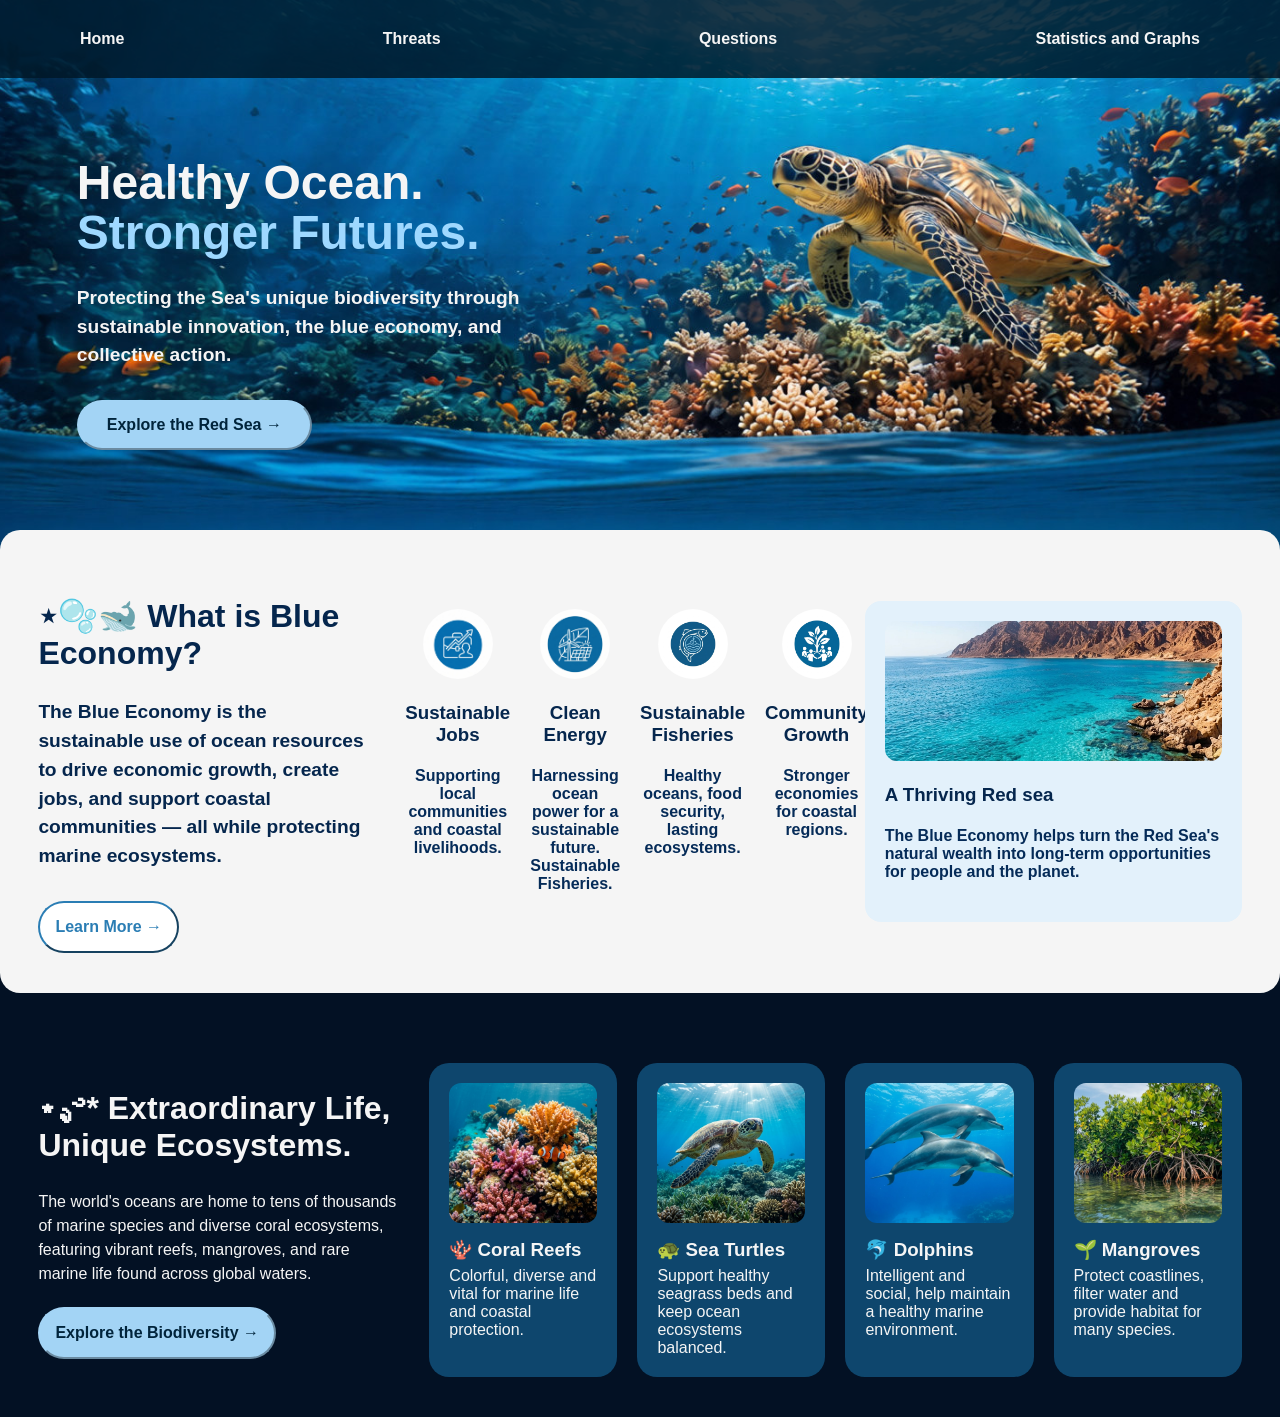
==== final.html @ 13f211d2 "Add Blue Economy Folder" ====
<!DOCTYPE html>
<html lang="en">
<head>
    <meta charset="UTF-8">
    <meta name="viewport" content="width=device-width, initial-scale=1.0">
    <link rel="stylesheet" href="final.css">
    <title>Blue Economy</title>
</head>
<body>
    
   <nav class="navbar">
    <ul class="navlinks">
       <li> <a href="final.html" >Home</a></li>
       <li><a href="" >Threats</a></li>
       <li><a href="index.html" >Questions</a></li>
       <li><a href= "">Statistics and Graphs</a></li>
    </ul>
   </nav>

   <section class="title">
    <h1>Healthy Ocean.</h1>
    <h1 id="blue-text">Stronger Futures.</h1>
    <p>Protecting the Sea's unique biodiversity through sustainable innovation, the blue economy, and collective action.</p>
    <button>Explore the Red Sea → </button>
   </section>

   <section class="middle-text">
    <article class="first-text">
       <h2>⋆🫧🐋 What is Blue Economy?</h2>
       <p id="middle">The Blue Economy is the sustainable use of ocean resources to drive economic growth, create jobs, and support coastal communities — 
        all while protecting marine ecosystems.</p>

        <button class="more">Learn More → </button>

    </article>

        <div class="grid">
            <article class="box">
                <img src="jobs.jpeg" alt="jobs" class="img">
                <h3>Sustainable Jobs</h3>
                <h4>Supporting local communities and coastal livelihoods.</h4>
            </article>

            <article class="box">
                <img src="energy.jpeg" alt="energy" class="img">
                <h3>Clean Energy</h3>
                <h4>Harnessing ocean power for a sustainable future.
                    Sustainable Fisheries.</h4>
            </article>


            <article class="box">
                <img src="fish.jpeg" alt="fish" class="img">
                <h3>Sustainable Fisheries</h3>
                <h4>Healthy oceans, food security, lasting ecosystems.</h4>
            </article>
            

            <article class="box">
                <img src="community.jpeg" alt="community" class="img">
                <h3>Community Growth</h3>
                <h4>Stronger economies for coastal regions.</h4>
            </article>
            
        </div>

        <div class="sea">
            <img src="sea.jpeg" alt="sea" >
            <h3>A Thriving Red sea</h3>
            <h4>The Blue Economy helps turn the Red Sea's natural wealth into long-term opportunities for people and the planet.</h4>
        </div>

   </section>

   <section class="biodiversity">

   <section class="bottom-text">
    <h2>⋆.ೃ࿔* Extraordinary Life, Unique Ecosystems.</h2>
    <h4>
        The world's oceans are home to tens of thousands of marine species and diverse coral ecosystems,
         featuring vibrant reefs, mangroves, and rare marine life found across global waters.</h4>
        <button class="arrow">Explore the Biodiversity → </button> 
   </section>

   <div class="row">
    <article class="card">
        <img src="coral.jpeg" alt="coral" class="img2">
        <h3> 🪸 Coral Reefs</h3>
        <h4>Colorful, diverse and vital for marine life and coastal protection.</h4>
    </article>

    <article class="card">
        <img src="turtle.jpeg" alt="turtle" class="img2">
        <h3>🐢 Sea Turtles</h3>
        <h4>Support healthy seagrass beds and keep ocean ecosystems balanced.</h4>
    </article>

    <article class="card">
        <img src="dolphin.jpeg" alt="dolphin" class="img2">
        <h3>🐬 Dolphins</h3>
        <h4>Intelligent and social, help maintain a healthy marine environment.</h4>
    </article>

    <article class="card">
        <img src="trees.jpeg" alt="trees" class="img2">
        <h3>🌱 Mangroves</h3>
        <h4>Protect coastlines, filter water and provide habitat for many species.</h4>
    </article>

   </div>

</section>

</body>
</html>
---- final.css ----
body {
    background-image: url(background.jpg);
    background-size: cover;
    background-position: center;
    background-repeat: no-repeat;
    background-attachment: fixed;
    background-color: #031124;
    font-family:'Segoe UI', Arial, sans-serif ;
    margin: 0;


}


h3{
    color: rgb(5, 38, 77);
}

h4{
    color: rgb(5, 43, 88);

}


.middle-text{
    background-color: whitesmoke;
    border-radius: 20px;
    padding: 40px 3%;
    display: flex;
    align-items: center;
    gap: 30px;
}

.biodiversity{
    border-radius: 20px;
    gap: 30px;
    padding: 40px 3%;
    display: flex;
    margin-top: 30px;

}

.card{
    flex: 1;
    background-color:rgb(14, 70, 109);
    padding: 20px;
    border-radius: 20px;
}


.bottom-text h2{
    color: whitesmoke;
    font-weight: bold;
}

.navbar{  
      background: rgba(1, 24, 41, 0.85);
}

.navlinks{
    display: flex;
    justify-content: space-between;
    align-items: center;
    padding: 30px 40px;
    margin: 0;
    list-style: none;

}

.navlinks a{
    color: whitesmoke;
    text-decoration: none;
    font-family:'Segoe UI', Arial, sans-serif ;
    font-size: 1rem;
    font-weight: bold;
    margin: 0px;
    gap: 40px;
    padding: 30px 40px;
}

.navbar a:hover{
    color: rgb(218, 215, 215);

}

h1{
    color: whitesmoke;
    font-size: 3rem;
    line-height: 1.05;
    margin: 0;
}


h2{
    font-size: 2rem;
    font-weight: bold;
    color: rgb(5, 38, 77);

}
    


#blue-text{
    color: rgb(158, 216, 255);
}

button{
    background-color: rgb(163, 212, 245);
    color: rgb(1, 36, 59);
    border-radius: 30px;
    padding: 14px 28px;
    font-size: 1rem;
    font-weight: bold;
    text-decoration: none;
    border-color: rgb(163, 212, 245);
}

button:hover{
    background-color: rgb(130, 183, 218);
    border-color: rgb(130, 183, 218);
    transform: translateY(-3px);

}

.more{
    background-color: rgb(255, 255, 255);
    color: rgb(42, 125, 180);
    border-radius: 30px;
    padding: 15px;
    font-size: 1rem;
    font-weight: bold;
    text-decoration: none;
    border-color: rgb(42, 125, 180);
}

.more:hover{
    background-color: rgb(238, 237, 237);
    transform: translateY(-3px);

}

.arrow{
    background-color: rgb(163, 212, 245);
    color: rgb(1, 36, 59);
    border-radius: 30px;
    padding: 15px;
    font-size: 1rem;
    font-weight: bold;
    text-decoration: none;
    border-color: rgb(163, 212, 245);
}

.arrow:hover{
    background-color: rgb(142, 195, 231);
    border-color: rgb(142, 195, 231);    flex: 0 0 30%;

    transform: translateY(-3px);

}

.title{
    padding: 80px 6%;
    max-width: 700px;
}

#middle{
    color: whitesmoke;
    font-weight: bold;
    font-size: 1.2rem;
    line-height: 1.5;
    max-width: 480px;
    margin: 25px 0 30px;
    color: rgb(5, 38, 77);

}



p{
    color: whitesmoke;
    font-weight: bold;
    font-size: 1.2rem;
    line-height: 1.5;
    max-width: 480px;
    margin: 25px 0 30px;
}

.first-text{
    flex: 0 0 28%;
}

.grid{
    flex: 1;
    gap: 20px;
    display: flex;
    justify-content: space-between;
    min-width: 0;        
}

.sea{
    flex:0 0 28%;
    background-color:rgb(227, 241, 251);
    padding: 20px;
    border-radius: 16px;
}

.sea img{ 
        width: 100%;
        height: 140px;
        object-fit: cover;
        border-radius: 12px;
}

.box{
    flex: 1;
    text-align: center;
}

.img{
    width: 70px;
    height: 70px;
    border-radius: 50%;
    object-fit: cover;
}

.img2{
    width: 100%;
    height: 140px;
    object-fit: cover;
    border-radius: 12px;
}

.bottom-text{
    flex: 0 0 30%;
}

.row{
    display: flex;
    gap: 20px;
    flex: 1;
    min-width: 0;
}

.card h3, .card h4{
    color: whitesmoke;
}

.card h3{
    margin: 12px 0 6px;
    font-weight: bold;
}

.card h4{
    font-weight: normal;
    margin: 0;
}

.bottom-text h4{
    color: whitesmoke;
    font-weight: normal;
    line-height: 1.5;
}
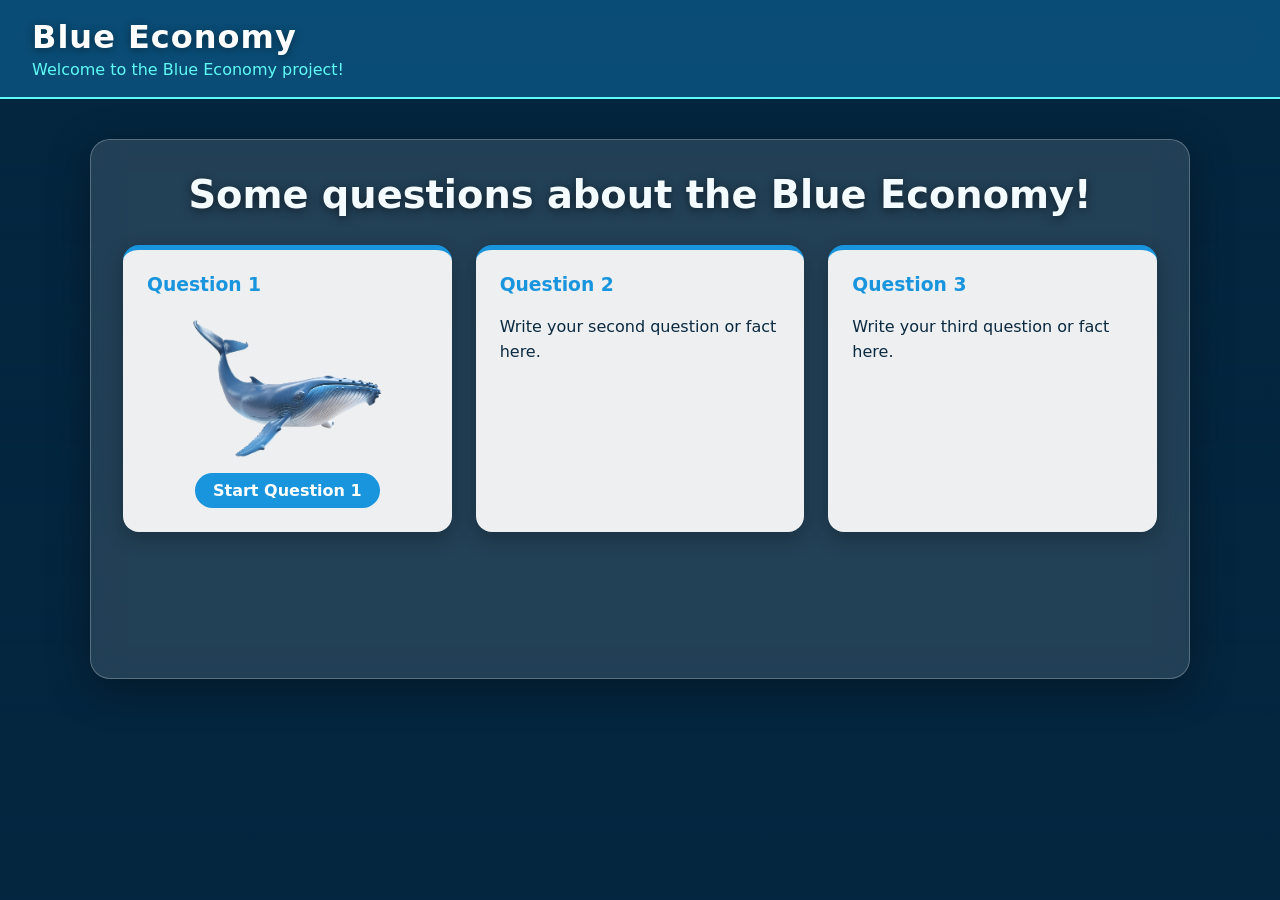
==== commit c5a2a61d: "make final.html the main page" ====
--- a/final.html
+++ b/final.html
@@ -1,115 +1,44 @@
-<!DOCTYPE html>
-<html lang="en">
-<head>
-    <meta charset="UTF-8">
-    <meta name="viewport" content="width=device-width, initial-scale=1.0">
-    <link rel="stylesheet" href="final.css">
-    <title>Blue Economy</title>
-</head>
-<body>
-    
-   <nav class="navbar">
-    <ul class="navlinks">
-       <li> <a href="final.html" >Home</a></li>
-       <li><a href="" >Threats</a></li>
-       <li><a href="index.html" >Questions</a></li>
-       <li><a href= "">Statistics and Graphs</a></li>
-    </ul>
-   </nav>
-
-   <section class="title">
-    <h1>Healthy Ocean.</h1>
-    <h1 id="blue-text">Stronger Futures.</h1>
-    <p>Protecting the Sea's unique biodiversity through sustainable innovation, the blue economy, and collective action.</p>
-    <button>Explore the Red Sea → </button>
-   </section>
-
-   <section class="middle-text">
-    <article class="first-text">
-       <h2>⋆🫧🐋 What is Blue Economy?</h2>
-       <p id="middle">The Blue Economy is the sustainable use of ocean resources to drive economic growth, create jobs, and support coastal communities — 
-        all while protecting marine ecosystems.</p>
-
-        <button class="more">Learn More → </button>
-
-    </article>
-
-        <div class="grid">
-            <article class="box">
-                <img src="jobs.jpeg" alt="jobs" class="img">
-                <h3>Sustainable Jobs</h3>
-                <h4>Supporting local communities and coastal livelihoods.</h4>
-            </article>
-
-            <article class="box">
-                <img src="energy.jpeg" alt="energy" class="img">
-                <h3>Clean Energy</h3>
-                <h4>Harnessing ocean power for a sustainable future.
-                    Sustainable Fisheries.</h4>
-            </article>
-
-
-            <article class="box">
-                <img src="fish.jpeg" alt="fish" class="img">
-                <h3>Sustainable Fisheries</h3>
-                <h4>Healthy oceans, food security, lasting ecosystems.</h4>
-            </article>
-            
-
-            <article class="box">
-                <img src="community.jpeg" alt="community" class="img">
-                <h3>Community Growth</h3>
-                <h4>Stronger economies for coastal regions.</h4>
-            </article>
-            
-        </div>
-
-        <div class="sea">
-            <img src="sea.jpeg" alt="sea" >
-            <h3>A Thriving Red sea</h3>
-            <h4>The Blue Economy helps turn the Red Sea's natural wealth into long-term opportunities for people and the planet.</h4>
-        </div>
-
-   </section>
-
-   <section class="biodiversity">
-
-   <section class="bottom-text">
-    <h2>⋆.ೃ࿔* Extraordinary Life, Unique Ecosystems.</h2>
-    <h4>
-        The world's oceans are home to tens of thousands of marine species and diverse coral ecosystems,
-         featuring vibrant reefs, mangroves, and rare marine life found across global waters.</h4>
-        <button class="arrow">Explore the Biodiversity → </button> 
-   </section>
-
-   <div class="row">
-    <article class="card">
-        <img src="coral.jpeg" alt="coral" class="img2">
-        <h3> 🪸 Coral Reefs</h3>
-        <h4>Colorful, diverse and vital for marine life and coastal protection.</h4>
-    </article>
-
-    <article class="card">
-        <img src="turtle.jpeg" alt="turtle" class="img2">
-        <h3>🐢 Sea Turtles</h3>
-        <h4>Support healthy seagrass beds and keep ocean ecosystems balanced.</h4>
-    </article>
-
-    <article class="card">
-        <img src="dolphin.jpeg" alt="dolphin" class="img2">
-        <h3>🐬 Dolphins</h3>
-        <h4>Intelligent and social, help maintain a healthy marine environment.</h4>
-    </article>
-
-    <article class="card">
-        <img src="trees.jpeg" alt="trees" class="img2">
-        <h3>🌱 Mangroves</h3>
-        <h4>Protect coastlines, filter water and provide habitat for many species.</h4>
-    </article>
-
-   </div>
-
-</section>
-
-</body>
+<!DOCTYPE html>
+<html lang="en">
+<head>
+    <meta charset="UTF-8">
+    <meta name="viewport" content="width=device-width, initial-scale=1.0">
+    <meta name="description" content="Blue Economy project">
+    <title>Blue Economy</title>
+    <link rel="stylesheet" href="style.css">
+</head>
+<body>
+    <video autoplay muted loop playsinline id="background-video">
+        <source src="sea.mp4" type="video/mp4">
+        Your browser does not support the video tag.
+    </video>
+    <div class="overlay"></div>
+
+    <header class="taskbar">
+        <h1 class="logo">Blue Economy</h1>
+        <p class="tagline">Welcome to the Blue Economy project!</p>
+    </header>
+
+    <main class="content">
+        <h2 id="q">Some questions about the Blue Economy!</h2>
+
+        <section class="container">
+           <article class="card">
+    <h3>Question 1</h3>
+    <a class="whale-btn" href="question1.html">
+        <img src="Whale2.png" alt="Click the whale to open question 1">
+        <span>Start Question 1</span>
+    </a>
+</article>
+            <article class="card">
+                <h3>Question 2</h3>
+                <p>Write your second question or fact here.</p>
+            </article>
+            <article class="card">
+                <h3>Question 3</h3>
+                <p>Write your third question or fact here.</p>
+            </article>
+        </section>
+    </main>
+</body>
 </html>
--- a/style.css
+++ b/style.css
@@ -0,0 +1,155 @@
+:root {
+    --ocean-deep: #04263f;
+    --ocean: #1995dd;
+    --aqua: #5ffaf5;
+    --text: #f4fbff;
+    --glass: rgba(255, 255, 255, 0.12);
+    --glass-border: rgba(255, 255, 255, 0.25);
+}
+
+* {
+    box-sizing: border-box;
+}
+
+body {
+    margin: 0;
+    min-height: 100vh;
+    font-family: "Segoe UI", system-ui, -apple-system, Roboto, sans-serif;
+    color: var(--text);
+    background-color: var(--ocean-deep);
+}
+
+/* ---------- Background video ---------- */
+#background-video {
+    position: fixed;
+    top: 0;
+    left: 0;
+    width: 100%;
+    height: 100%;
+    object-fit: cover;
+    z-index: -2;
+}
+
+.overlay {
+    position: fixed;
+    inset: 0;
+    background: linear-gradient(to bottom, rgba(4, 38, 63, 0.7), rgba(4, 38, 63, 0.35));
+    z-index: -1;
+}
+
+/* ---------- Taskbar ---------- */
+.taskbar {
+    position: sticky;
+    top: 0;
+    z-index: 10;
+    padding: 18px 32px;
+    background: rgba(25, 149, 221, 0.35);
+    backdrop-filter: blur(12px);
+    -webkit-backdrop-filter: blur(12px);
+    border-bottom: 2px solid var(--aqua);
+}
+
+.logo {
+    margin: 0;
+    font-size: 2rem;
+    letter-spacing: 1px;
+    color: #fff;
+    text-shadow: 0 2px 8px rgba(0, 0, 0, 0.4);
+}
+
+.tagline {
+    margin: 4px 0 0;
+    font-size: 1rem;
+    color: var(--aqua);
+}
+
+/* ---------- Main content panel ---------- */
+.content {
+    max-width: 1100px;
+    margin: 40px auto;
+    padding: 32px;
+    background: var(--glass);
+    backdrop-filter: blur(14px);
+    -webkit-backdrop-filter: blur(14px);
+    border: 1px solid var(--glass-border);
+    border-radius: 20px;
+    box-shadow: 0 10px 40px rgba(0, 0, 0, 0.35);
+    min-height: 60vh;
+}
+
+#q {
+    margin: 0 0 28px;
+    text-align: center;
+    font-size: clamp(1.5rem, 4vw, 2.4rem);
+    text-shadow: 0 2px 10px rgba(0, 0, 0, 0.5);
+}
+
+/* ---------- Cards ---------- */
+.container {
+    display: grid;
+    grid-template-columns: repeat(auto-fit, minmax(250px, 1fr));
+    gap: 24px;
+}
+
+.card {
+    padding: 24px;
+    min-height: 200px;
+    color: #0b2a40;
+    background: rgba(255, 255, 255, 0.92);
+    border-radius: 16px;
+    border-top: 5px solid var(--ocean);
+    box-shadow: 0 6px 20px rgba(0, 0, 0, 0.25);
+    transition: transform 0.25s ease, box-shadow 0.25s ease;
+}
+
+.card:hover {
+    transform: translateY(-6px);
+    box-shadow: 0 14px 30px rgba(0, 0, 0, 0.35);
+}
+
+.card h3 {
+    margin-top: 0;
+    color: var(--ocean);
+}
+
+.card p {
+    line-height: 1.6;
+}
+
+/* ---------- Small screens ---------- */
+@media (max-width: 600px) {
+    .taskbar { padding: 14px 18px; }
+    .content { margin: 20px 12px; padding: 20px; }
+}
+.whale-btn {
+    display: flex;
+    flex-direction: column;
+    align-items: center;
+    gap: 10px;
+    text-decoration: none;
+    cursor: pointer;
+}
+
+.whale-btn img {
+    width: 100%;
+    max-width: 200px;
+    height: auto;
+    transition: transform 0.3s ease, filter 0.3s ease;
+}
+
+.whale-btn span {
+    padding: 8px 18px;
+    color: #fff;
+    background: var(--ocean);
+    border-radius: 999px;
+    font-weight: 600;
+}
+
+.whale-btn:hover img {
+    transform: scale(1.08) rotate(-3deg);
+    filter: drop-shadow(0 8px 12px rgba(0, 0, 0, 0.35));
+}
+
+.whale-btn:hover span {
+    background: var(--ocean-deep);
+}
